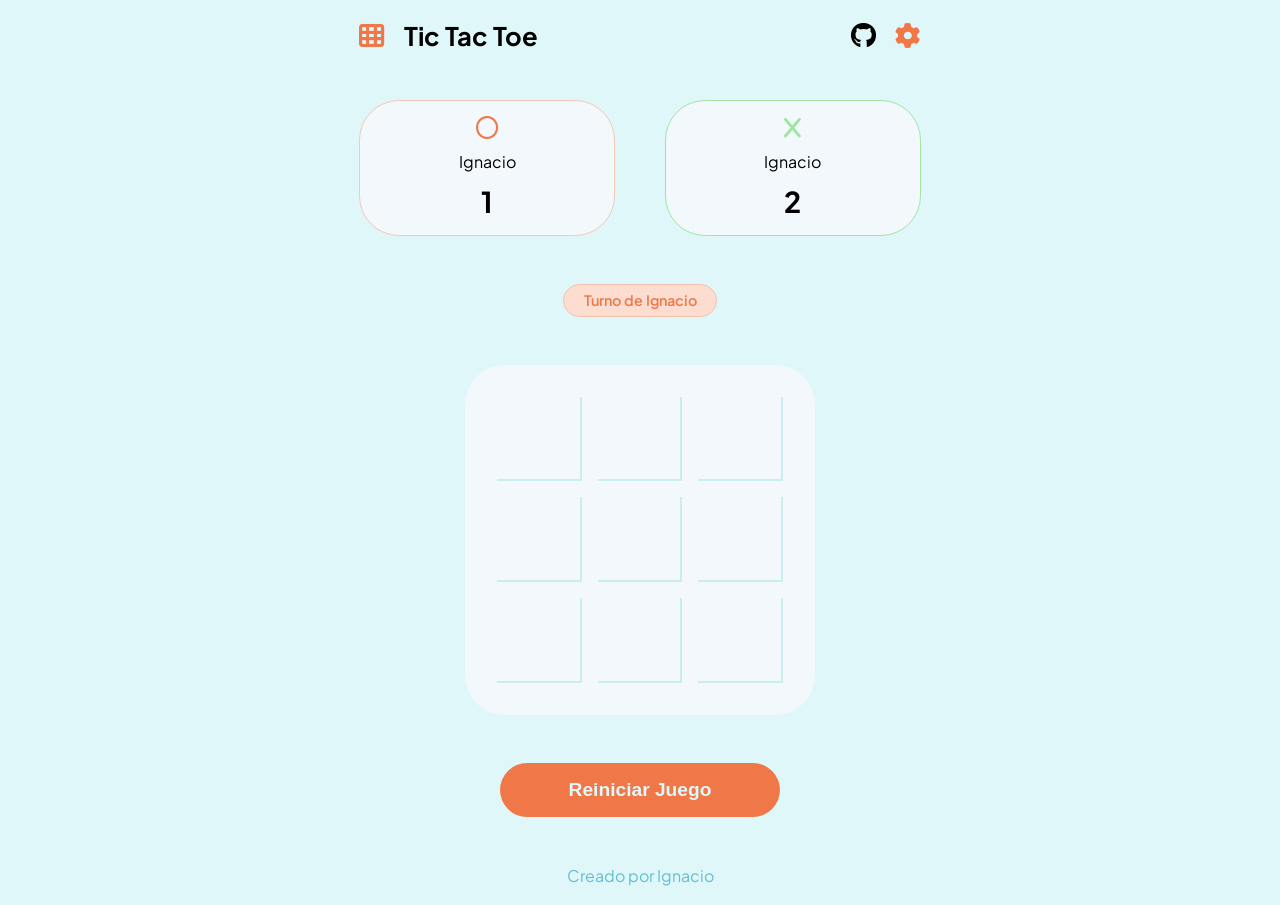
==== index.html @ 107741b3 "front terminado" ====
<!DOCTYPE html>
<html lang="en">
<head>
    <meta charset="UTF-8">
    <meta name="viewport" content="width=device-width, initial-scale=1.0">
    <link href="https://fonts.googleapis.com/css2?family=Material+Symbols+Outlined:wght,FILL@100..700,0..1&amp;display=swap" rel="stylesheet"/>
    <link href="https://fonts.googleapis.com/css2?family=Plus+Jakarta+Sans:wght@400;500;600;700&amp;display=swap" rel="stylesheet"/>
    <link rel="stylesheet" href="https://cdnjs.cloudflare.com/ajax/libs/font-awesome/6.5.0/css/all.min.css"/>

    <link rel="stylesheet" href="style.css">
    <script src="script.js" render></script>
    <title>Tic Tac Toe</title>
</head>
<body>
    <div class="tablero">
        <div class="header">
            <div class="header-izquierda">
                <div class="icono">
                    <i class="fa-solid fa-table-cells" style="color: rgb(240, 120, 72);"></i>
                </div>
                <h1 class="titulo">Tic Tac Toe</h1>
            </div>
            <div class="header-derecha">
                <button class="btn"><i class="fa-brands fa-github"></i></button>
                <button class="btn "><i class="fa-solid fa-gear" style="color: rgb(240, 120, 72);"></i></button>
            </div>
        </div>
        <div class="players">
            <div class="box-player player1">
                <i class="fa-regular fa-circle icono-player" style="color: rgb(240, 120, 72);"></i>
                <div class="name_jugador">Ignacio</div>
                <div class="score_jugador">1</div>
            </div>
            <div class="box-player player2">
                <i class="fa-solid fa-x icono-player" style="color: rgb(154, 230, 154);"></i>
                <div class="name_jugador">Ignacio</div>
                <div class="score_jugador">2</div>
            </div>
        </div>
        <div class="turn">Turno de Ignacio</div>
        <div class="juego">
            <div class="casilla"></div>
            <div class="casilla"></div>
            <div class="casilla"></div>
            <div class="casilla"></div>
            <div class="casilla"></div>
            <div class="casilla"></div>
            <div class="casilla"></div>
            <div class="casilla"></div>
            <div class="casilla"></div>
        </div>
        <button class="rest-game">Reiniciar Juego</button>
        <footer>Creado por Ignacio</footer>
    </div>
</body>
</html>
---- style.css ----
:root {
    --color-principal: #e0f7fa;
    --color-tarjetas: rgba(243, 248, 252, 0.986);
    --color-reiniciar: #F07848;
    --font: 'Plus Jakarta Sans'

}

* {
    box-sizing: border-box;
    padding: 0;
    margin: 0;
    
}

body {
    background-color: var(--color-principal);
    font-family: 'Plus Jakarta Sans', sans-serif;
    min-height: 100vh;
}

.tablero {
    width: 100%;
    max-width: 600px; 
    margin: 0 auto;   
    padding: 1.2rem;
    display: flex;
    flex-direction: column;
    justify-content: space-between;
    align-items: center;
    gap: 3rem;
}

.header {
    display: flex;
    height: auto;
    width: 100%;
    flex-direction: row;
    gap: 1rem;
    justify-content: space-between;
    align-items: center;
}

.header-derecha,
.header-izquierda {
    display: flex;
    flex-direction: row;
    gap: 1.2rem;
    justify-content: center;
    align-items: center;
}

.btn {
    background: none;
    border: none;
    padding: 0;
    cursor: pointer;
}

.btn:hover {
    transform: scale(1.2);
}

.titulo,
.icono i,
.btn i {
    font-size: 1.6rem;
}

.players {
    width: 100%;
    display: flex;
    flex-direction: row;
    justify-content: space-between;
    gap: 1rem;
}

.box-player {
    display: flex;
    flex-direction: column;
    justify-content: center;
    text-align: center;
    gap: 0.7rem;
    border-radius: 40px;
    background-color: var(--color-tarjetas);
    width: 100%;
    max-width: 256px;
    height: 100%;
    padding: 1rem;
}

.player1 {
    border: solid 1px #F5C8B8;
}
.player2 {  
    border: solid 1px #a3e4a3;
}

.icono-player {
    font-size: 1.4rem;
}

.score_jugador {
    font-size: 1.8rem;
    font-weight: bold;
}

.turn {
    text-align: center;
    width: auto;
    padding: 0.8rem 1rem;
    background-color: #FDDDD0;
    color: #F07848;
    border: 1.5px solid #F5C0A8;
    border-radius: 999px;
    padding: 0.4rem 1.2rem;
    font-size: 0.9rem;
    font-weight: 600;


}

.juego {
    width: 100%;
    max-width: 350px;
    height: 350px;
    border-radius: 40px;
    background-color: var(--color-tarjetas);
    display: grid;
    grid-template-columns: repeat(3,1fr);
    grid-template-rows: repeat(3,1fr);
    padding: 2rem;
    gap: 1rem;
}

.casilla {
    border-right: solid 2px #C8EEF0;
    border-bottom: solid 2px #C8EEF0;
    padding: 10px;
}

.casilla:hover {
    transform: scale(1.1);   
}

.rest-game {
    background-color: var(--color-reiniciar);
    color: var(--color-principal);
    font-size: 1.2rem;
    font-weight: bold;
    height: auto;
    width: 100%;
    max-width: 280px;
    padding: 1rem;
    border-radius: 40px;
    border: none;
    
}

footer {
    text-align: center;
    color: #64bdd1;
    font-weight: 500px;
    gap: 0;
}
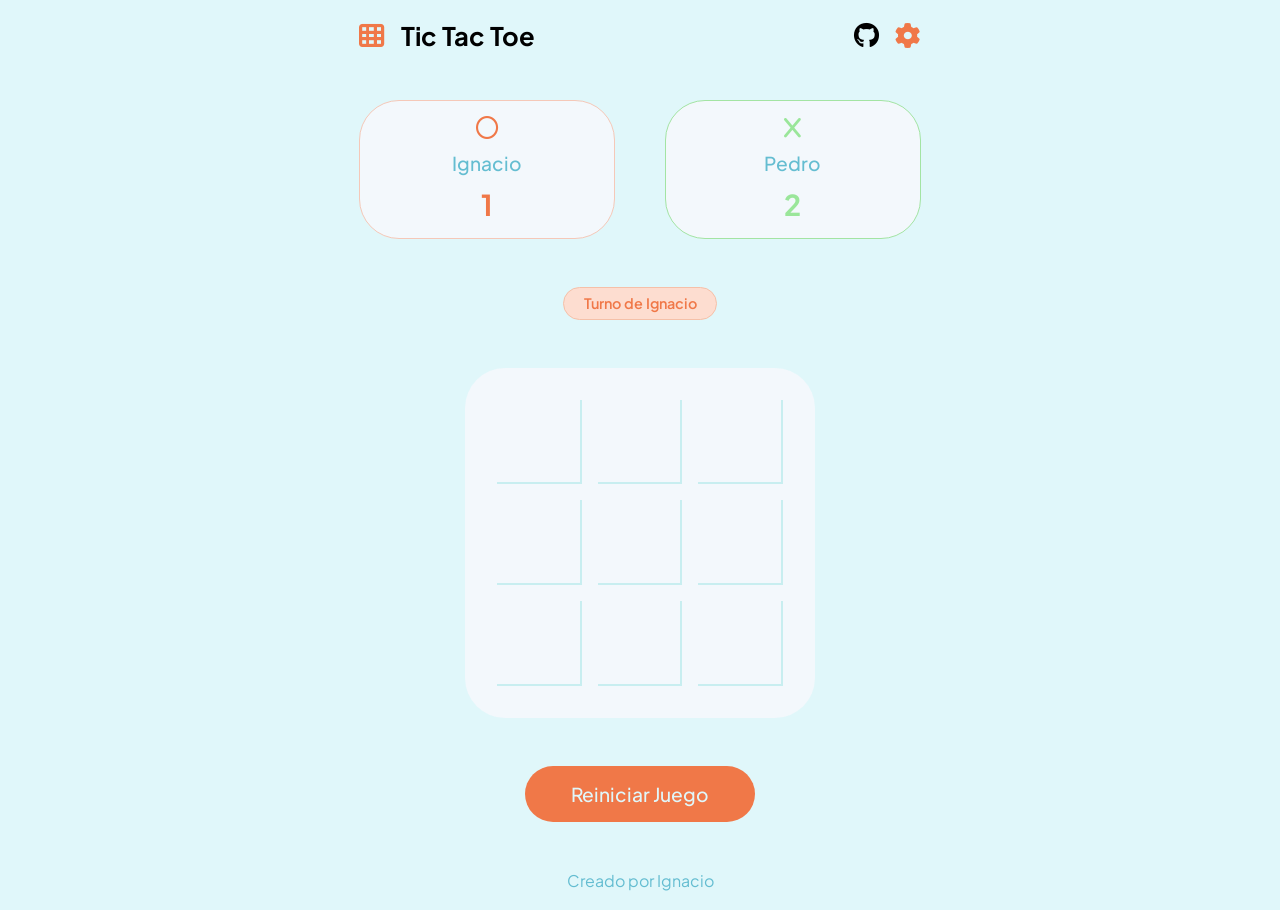
==== commit b531204b: "Se mejoraron detalles de diseño" ====
--- a/index.html
+++ b/index.html
@@ -21,7 +21,7 @@
                 <h1 class="titulo">Tic Tac Toe</h1>
             </div>
             <div class="header-derecha">
-                <button class="btn"><i class="fa-brands fa-github"></i></button>
+                <a target="_blank" href="https://github.com/IgnacioCastroT/Project-Tic-Tac-Toe"><button class="btn"><i class="fa-brands fa-github"></i></button></a>
                 <button class="btn "><i class="fa-solid fa-gear" style="color: rgb(240, 120, 72);"></i></button>
             </div>
         </div>
@@ -33,7 +33,7 @@
             </div>
             <div class="box-player player2">
                 <i class="fa-solid fa-x icono-player" style="color: rgb(154, 230, 154);"></i>
-                <div class="name_jugador">Ignacio</div>
+                <div class="name_jugador">Pedro</div>
                 <div class="score_jugador">2</div>
             </div>
         </div>
--- a/style.css
+++ b/style.css
@@ -45,7 +45,7 @@
 .header-izquierda {
     display: flex;
     flex-direction: row;
-    gap: 1.2rem;
+    gap: 1rem;
     justify-content: center;
     align-items: center;
 }
@@ -92,8 +92,23 @@
 .player1 {
     border: solid 1px #F5C8B8;
 }
+
+.player1 .score_jugador {
+    color: var(--color-reiniciar);
+}
+
 .player2 {  
     border: solid 1px #a3e4a3;
+}
+
+.player2 .score_jugador {
+    color: rgb(154, 230, 154)
+}
+
+.name_jugador {
+    color: #64bdd1;
+    font-size: 1.2rem;
+    font-weight: 500;
 }
 
 .icono-player {
@@ -104,6 +119,7 @@
     font-size: 1.8rem;
     font-weight: bold;
 }
+
 
 .turn {
     text-align: center;
@@ -147,14 +163,27 @@
     background-color: var(--color-reiniciar);
     color: var(--color-principal);
     font-size: 1.2rem;
-    font-weight: bold;
+    font-weight: 500;
+    font-family: 'Plus Jakarta Sans', sans-serif;
     height: auto;
     width: 100%;
-    max-width: 280px;
+    max-width: 230px;
     padding: 1rem;
     border-radius: 40px;
     border: none;
-    
+    cursor: pointer;
+    transition: transform 0.2s ease, box-shadow 0.2s ease, filter 0.2s ease;
+}
+
+.rest-game:hover {
+    transform: translateY(-1px);
+    box-shadow: 0 8px 20px rgba(240, 120, 72, 0.4);
+    filter: brightness(1.05);
+}
+
+.rest-game:active {
+    transform: translateY(0px);
+    box-shadow: 0 3px 8px rgba(240, 120, 72, 0.3);
 }
 
 footer {
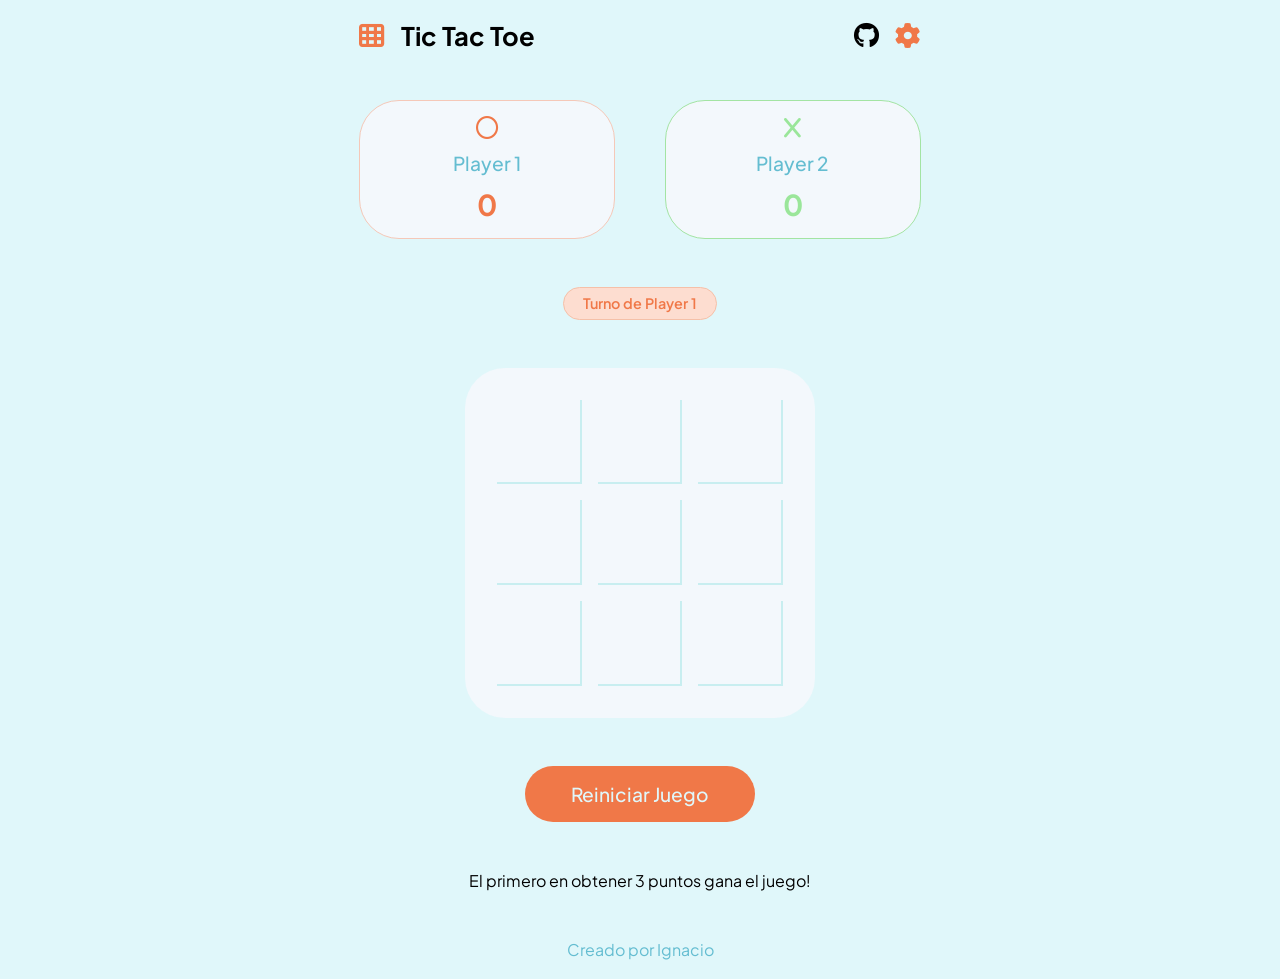
==== commit 95730104: "Juego operativo, faltan detalles menores" ====
--- a/index.html
+++ b/index.html
@@ -8,7 +8,7 @@
     <link rel="stylesheet" href="https://cdnjs.cloudflare.com/ajax/libs/font-awesome/6.5.0/css/all.min.css"/>
 
     <link rel="stylesheet" href="style.css">
-    <script src="script.js" render></script>
+    <script src="script.js" defer></script>
     <title>Tic Tac Toe</title>
 </head>
 <body>
@@ -28,29 +28,47 @@
         <div class="players">
             <div class="box-player player1">
                 <i class="fa-regular fa-circle icono-player" style="color: rgb(240, 120, 72);"></i>
-                <div class="name_jugador">Ignacio</div>
-                <div class="score_jugador">1</div>
+                <div class="name_jugador">Player 1</div>
+                <div class="score_jugador">0</div>
             </div>
             <div class="box-player player2">
                 <i class="fa-solid fa-x icono-player" style="color: rgb(154, 230, 154);"></i>
-                <div class="name_jugador">Pedro</div>
-                <div class="score_jugador">2</div>
+                <div class="name_jugador">Player 2</div>
+                <div class="score_jugador">0</div>
             </div>
         </div>
-        <div class="turn">Turno de Ignacio</div>
+        <div class="turn">Turno de Player 1</div>
         <div class="juego">
-            <div class="casilla"></div>
-            <div class="casilla"></div>
-            <div class="casilla"></div>
-            <div class="casilla"></div>
-            <div class="casilla"></div>
-            <div class="casilla"></div>
-            <div class="casilla"></div>
-            <div class="casilla"></div>
-            <div class="casilla"></div>
+            <div data-index="0" class="casilla"></div>
+            <div data-index="1" class="casilla"></div>
+            <div data-index="2" class="casilla"></div>
+            <div data-index="3" class="casilla"></div>
+            <div data-index="4" class="casilla"></div>
+            <div data-index="5" class="casilla"></div>
+            <div data-index="6" class="casilla"></div>
+            <div data-index="7" class="casilla"></div>
+            <div data-index="8" class="casilla"></div>
         </div>
         <button class="rest-game">Reiniciar Juego</button>
+        <div class="reglas">El primero en obtener 3 puntos gana el juego!</div>
         <footer>Creado por Ignacio</footer>
+    </div>
+
+    <div class="info">
+        <div class="box-icon">
+            <i class="fa-solid fa-trophy"></i>
+        </div>
+        <div class="ganador">Ganador:</div>
+        <div class="info-ganador"></div>
+        <button class="rest-game btn-info">Play Again</button>
+    </div>
+
+    <div class="info empate">
+        <div class="box-icon">
+            <i class="fa-regular fa-face-frown"></i>
+        </div>
+        <div class="text-empate ganador">Empate</div>
+        <button class="rest-game btn-empate">Volver a jugar</button>
     </div>
 </body>
 </html>
--- a/style.css
+++ b/style.css
@@ -153,6 +153,12 @@
     border-right: solid 2px #C8EEF0;
     border-bottom: solid 2px #C8EEF0;
     padding: 10px;
+    display: flex;
+    font-size: 1.4rem;
+    font-weight: bold;
+    justify-content: center;
+    align-items: center;
+    cursor: pointer;
 }
 
 .casilla:hover {
@@ -192,3 +198,75 @@
     font-weight: 500px;
     gap: 0;
 }
+
+form {
+    background-color: var(--color-tarjetas);
+    padding: 1rem;
+    width: 100%;
+    max-width: 400px;
+    display: flex;
+    flex-direction: column;
+    justify-content: center;
+    align-items: flex-start;
+    gap: 1rem;
+}
+
+
+.info {
+    display: none;
+    flex-direction: column;
+    justify-content: space-between;
+    align-items: center;
+    gap: 20px;
+    width: min(400px, 60%);
+    height: clamp(300px, 50vh, 600px);
+    background-color: #fafafa;
+    border: solid 4px #F07848;
+    border-radius: 20px;
+    box-shadow: 0 0 20px rgba(0,0,0,0.5);
+    position: fixed;
+    top: 50%;
+    left: 50%;
+    transform: translate(-50%, -50%);
+}
+
+.box-icon {
+    background-color: #fdb69a;
+    border-radius: 16px 16px 0px 0;
+    width: 100%;
+    height: 30%;
+    text-align: center;
+    font-size: 3rem;
+    color: #F07848;
+    display: flex;
+    align-items: center;
+    justify-content: center;
+}
+
+.info-ganador {
+    color: #F07848;
+    font-size: 1.5rem;
+    font-weight: 500;
+}
+
+.btn-info {
+    margin: 20px;
+}
+
+.ganador {
+    font-size: 2rem;
+    color: var(--color-reiniciar);
+    font-weight: bold;
+}
+
+.empate {
+    max-height: 260px;
+}
+
+.box-icon {
+    height: 30%
+}
+
+.btn-empate {
+    margin: 10px;
+}
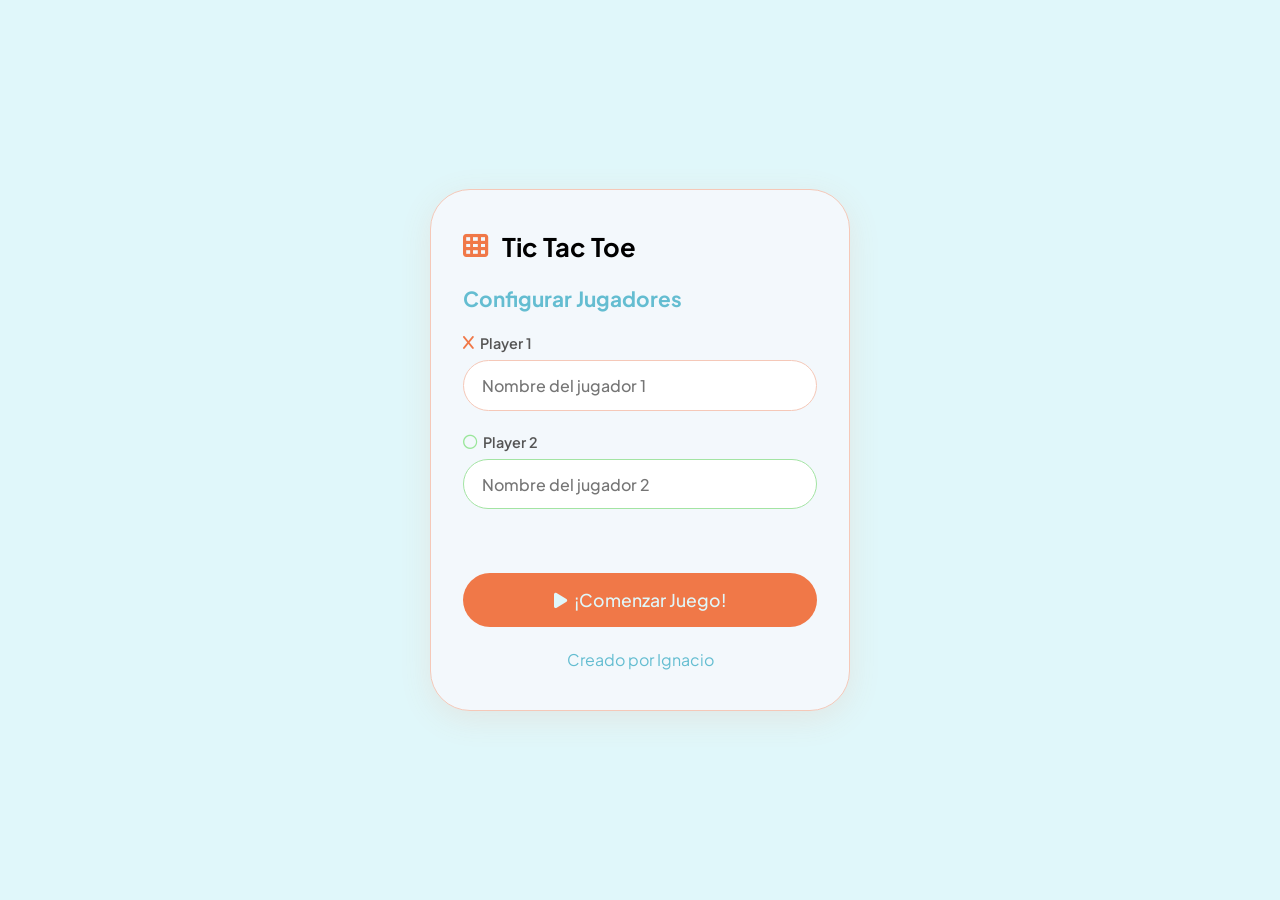
==== commit 6cb13f4c: "fix bugs" ====
--- a/index.html
+++ b/index.html
@@ -12,7 +12,40 @@
     <title>Tic Tac Toe</title>
 </head>
 <body>
-    <div class="tablero">
+    <!-- SETUP SCREEN -->
+    <div class="setup-overlay" id="setupOverlay">
+        <div class="setup-card">
+            <div class="setup-header">
+                <i class="fa-solid fa-table-cells" style="color: rgb(240, 120, 72); font-size:1.6rem;"></i>
+                <h1 class="titulo">Tic Tac Toe</h1>
+            </div>
+            <h2 class="setup-subtitle">Configurar Jugadores</h2>
+
+            <div class="setup-field">
+                <label class="setup-label">
+                    <i class="fa-solid fa-x" style="color: rgb(240, 120, 72);"></i> Player 1
+                </label>
+                <input id="input-p1" class="setup-input" type="text" placeholder="Nombre del jugador 1" maxlength="20" autocomplete="off"/>
+            </div>
+
+            <div class="setup-field">
+                <label class="setup-label">
+                    <i class="fa-regular fa-circle" style="color: rgb(154, 230, 154);"></i> Player 2
+                </label>
+                <input id="input-p2" class="setup-input setup-input-p2" type="text" placeholder="Nombre del jugador 2" maxlength="20" autocomplete="off"/>
+            </div>
+
+            <p id="setup-error" class="setup-error"></p>
+
+            <button id="setup-start" class="setup-btn">
+                <i class="fa-solid fa-play" style="margin-right:0.4rem;"></i>¡Comenzar Juego!
+            </button>
+
+            <footer>Creado por Ignacio</footer>
+        </div>
+    </div>
+
+    <div class="tablero hidden">
         <div class="header">
             <div class="header-izquierda">
                 <div class="icono">
@@ -49,26 +82,28 @@
             <div data-index="7" class="casilla"></div>
             <div data-index="8" class="casilla"></div>
         </div>
-        <button class="rest-game">Reiniciar Juego</button>
+        <button id="reiniciarBtn" class="rest-game">Reiniciar Juego</button>
         <div class="reglas">El primero en obtener 3 puntos gana el juego!</div>
         <footer>Creado por Ignacio</footer>
     </div>
 
-    <div class="info">
+    <div class="info hidden" id="modalGanador">
         <div class="box-icon">
             <i class="fa-solid fa-trophy"></i>
         </div>
-        <div class="ganador">Ganador:</div>
+        <div class="ganador">¡Felicidades!</div>
         <div class="info-ganador"></div>
-        <button class="rest-game btn-info">Play Again</button>
+        <div class="ganador-sub"></div>
+        <button class="rest-game btn-info">Jugar de nuevo</button>
     </div>
 
-    <div class="info empate">
+    <div class="info empate hidden" id="modalEmpate">
         <div class="box-icon">
             <i class="fa-regular fa-face-frown"></i>
         </div>
-        <div class="text-empate ganador">Empate</div>
-        <button class="rest-game btn-empate">Volver a jugar</button>
+        <div class="text-empate ganador">¡Empate!</div>
+        <p class="ganador-sub">Nadie ganó esta ronda. ¡El puntaje se mantiene!</p>
+        <button class="btn-empate rest-game">Continuar</button>
     </div>
 </body>
 </html>
--- a/style.css
+++ b/style.css
@@ -270,3 +270,130 @@
 .btn-empate {
     margin: 10px;
 }
+
+/* ── Utility ── */
+.hidden {
+    display: none !important;
+}
+
+/* ── Setup Overlay ── */
+.setup-overlay {
+    min-height: 100vh;
+    display: flex;
+    align-items: center;
+    justify-content: center;
+    padding: 1.5rem;
+    background-color: var(--color-principal);
+}
+
+.setup-card {
+    background-color: var(--color-tarjetas);
+    border-radius: 40px;
+    padding: 2.5rem 2rem;
+    width: 100%;
+    max-width: 420px;
+    display: flex;
+    flex-direction: column;
+    gap: 1.4rem;
+    box-shadow: 0 8px 32px rgba(240, 120, 72, 0.12);
+    border: 1.5px solid #F5C8B8;
+}
+
+.setup-header {
+    display: flex;
+    align-items: center;
+    gap: 0.8rem;
+}
+
+.setup-subtitle {
+    font-size: 1.3rem;
+    font-weight: 700;
+    color: #64bdd1;
+    margin: 0;
+}
+
+.setup-field {
+    display: flex;
+    flex-direction: column;
+    gap: 0.5rem;
+}
+
+.setup-label {
+    font-size: 0.9rem;
+    font-weight: 600;
+    color: #555;
+    display: flex;
+    align-items: center;
+    gap: 0.4rem;
+}
+
+.setup-input {
+    width: 100%;
+    padding: 0.85rem 1.1rem;
+    border-radius: 999px;
+    border: 1.5px solid #F5C8B8;
+    background-color: #fff;
+    font-family: 'Plus Jakarta Sans', sans-serif;
+    font-size: 1rem;
+    font-weight: 500;
+    color: #333;
+    outline: none;
+    transition: border-color 0.2s ease, box-shadow 0.2s ease;
+}
+
+.setup-input:focus {
+    border-color: var(--color-reiniciar);
+    box-shadow: 0 0 0 3px rgba(240, 120, 72, 0.15);
+}
+
+.setup-input-p2 {
+    border-color: #a3e4a3;
+}
+
+.setup-input-p2:focus {
+    border-color: rgb(154, 230, 154);
+    box-shadow: 0 0 0 3px rgba(154, 230, 154, 0.2);
+}
+
+.setup-error {
+    color: var(--color-reiniciar);
+    font-size: 0.85rem;
+    font-weight: 600;
+    text-align: center;
+    min-height: 1.2rem;
+    margin: 0;
+}
+
+.setup-btn {
+    max-width: 100%;
+    width: 100%;
+    background-color: var(--color-reiniciar);
+    color: var(--color-principal);
+    font-size: 1.1rem;
+    font-weight: 500;
+    font-family: 'Plus Jakarta Sans', sans-serif;
+    padding: 1rem;
+    border-radius: 40px;
+    border: none;
+    cursor: pointer;
+    transition: transform 0.2s ease, box-shadow 0.2s ease, filter 0.2s ease;
+}
+
+.setup-btn:hover {
+    transform: translateY(-1px);
+    box-shadow: 0 8px 20px rgba(240, 120, 72, 0.4);
+    filter: brightness(1.05);
+}
+
+.setup-btn:active {
+    transform: translateY(0px);
+    box-shadow: 0 3px 8px rgba(240, 120, 72, 0.3);
+}
+
+.ganador-sub {
+    font-size: 1rem;
+    color: #888;
+    font-weight: 500;
+    text-align: center;
+    padding: 0 1rem;
+}
